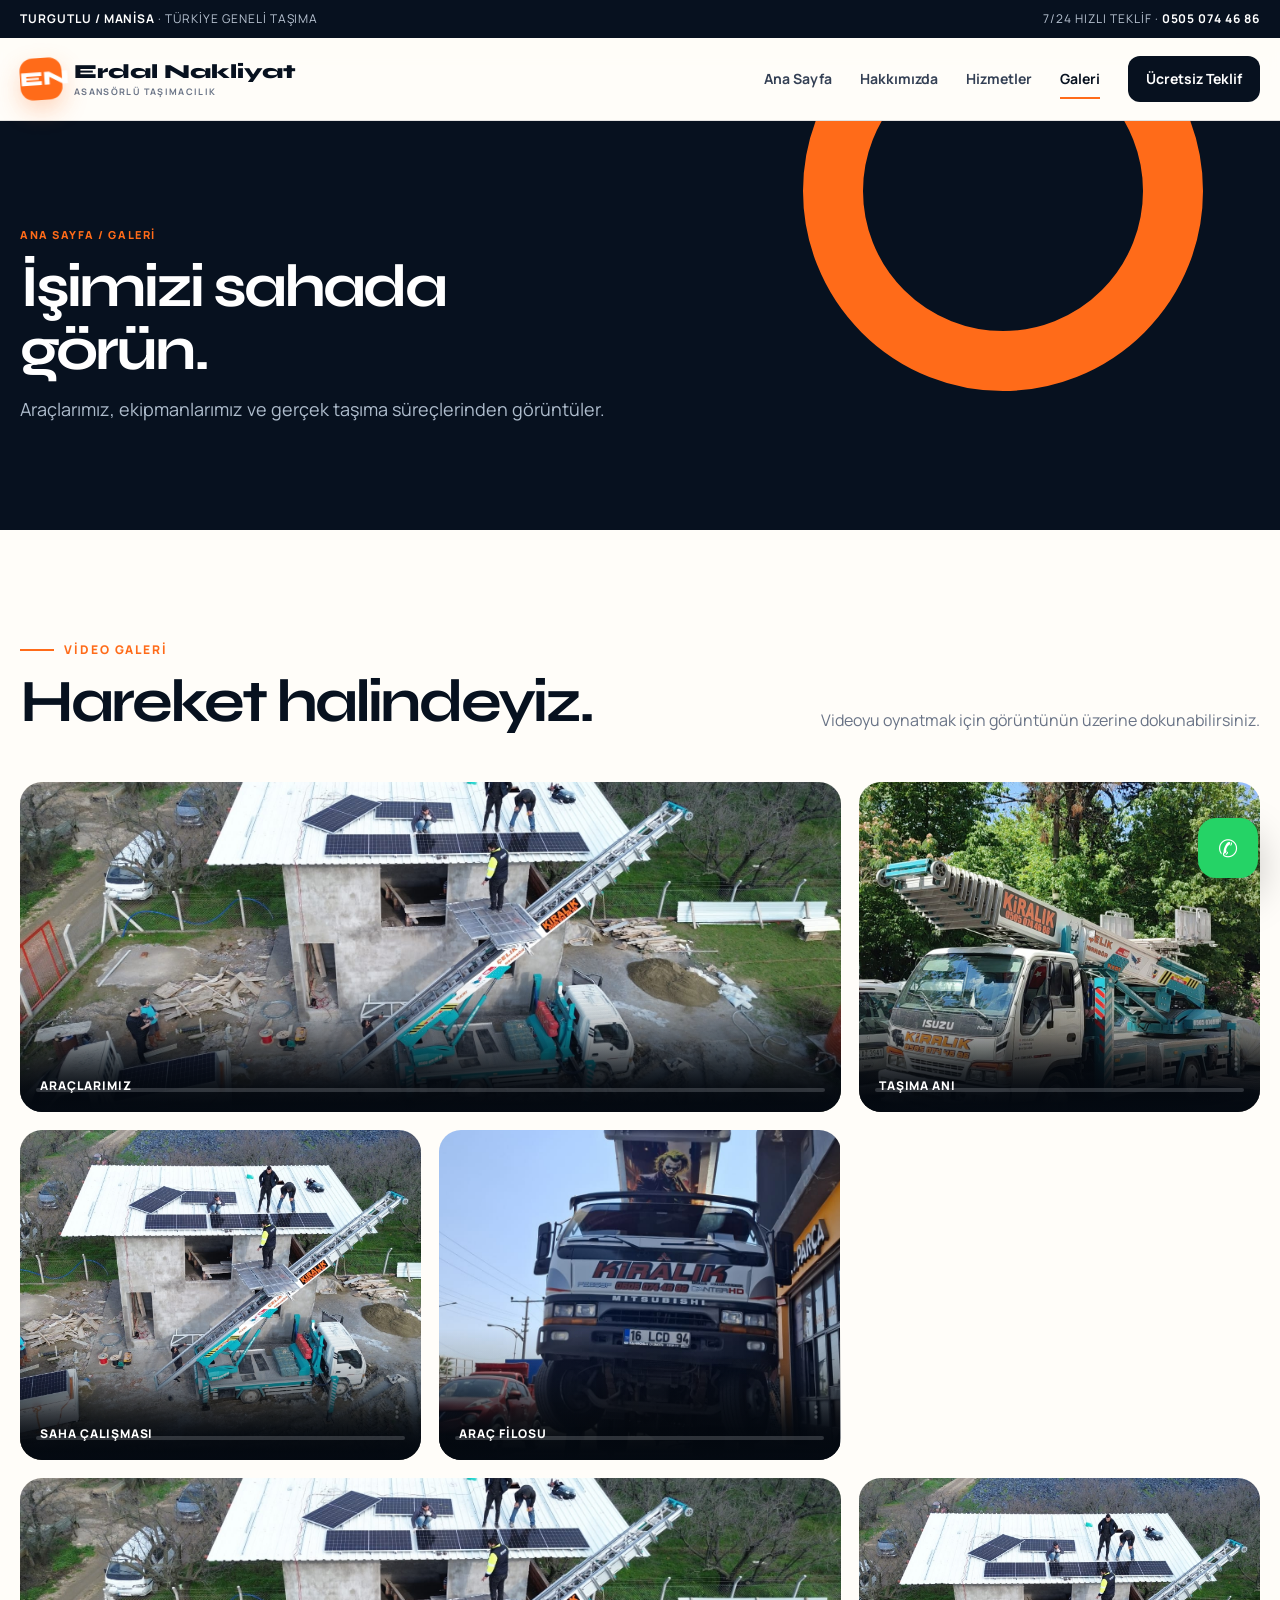
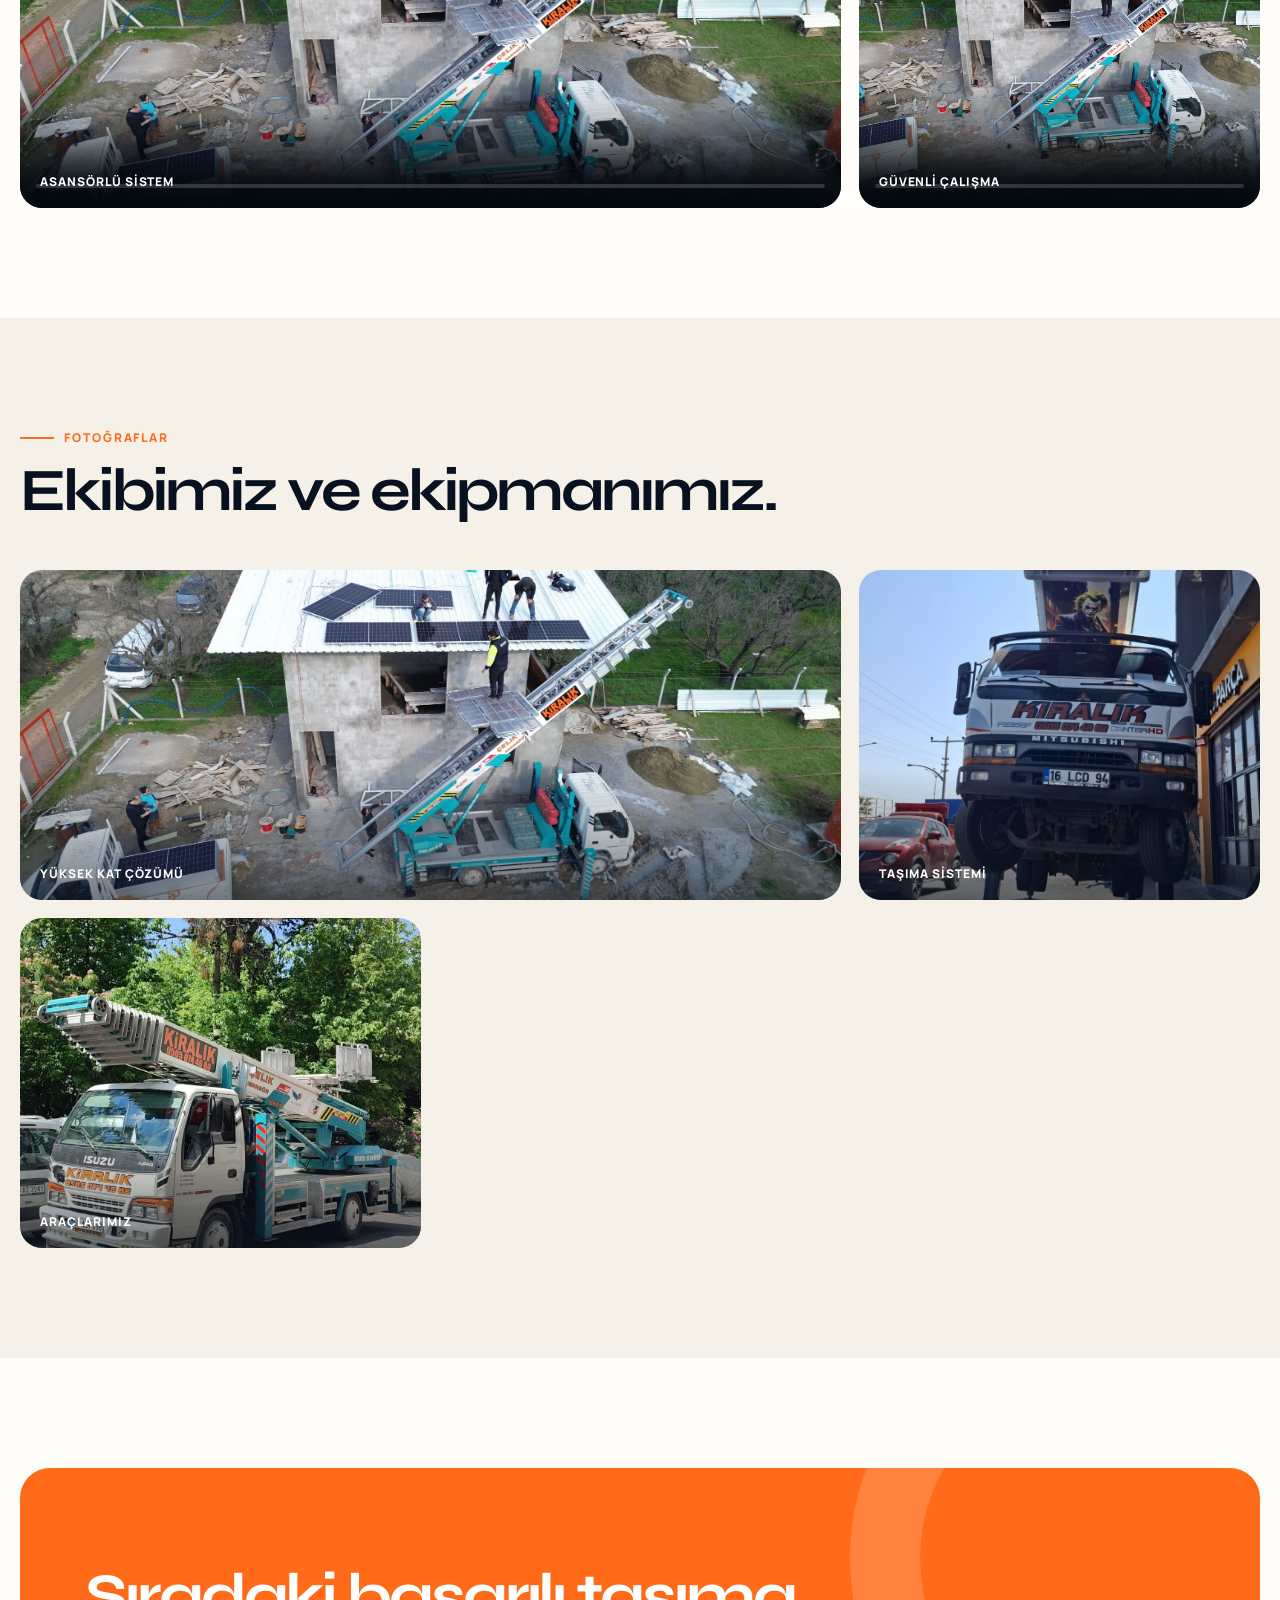
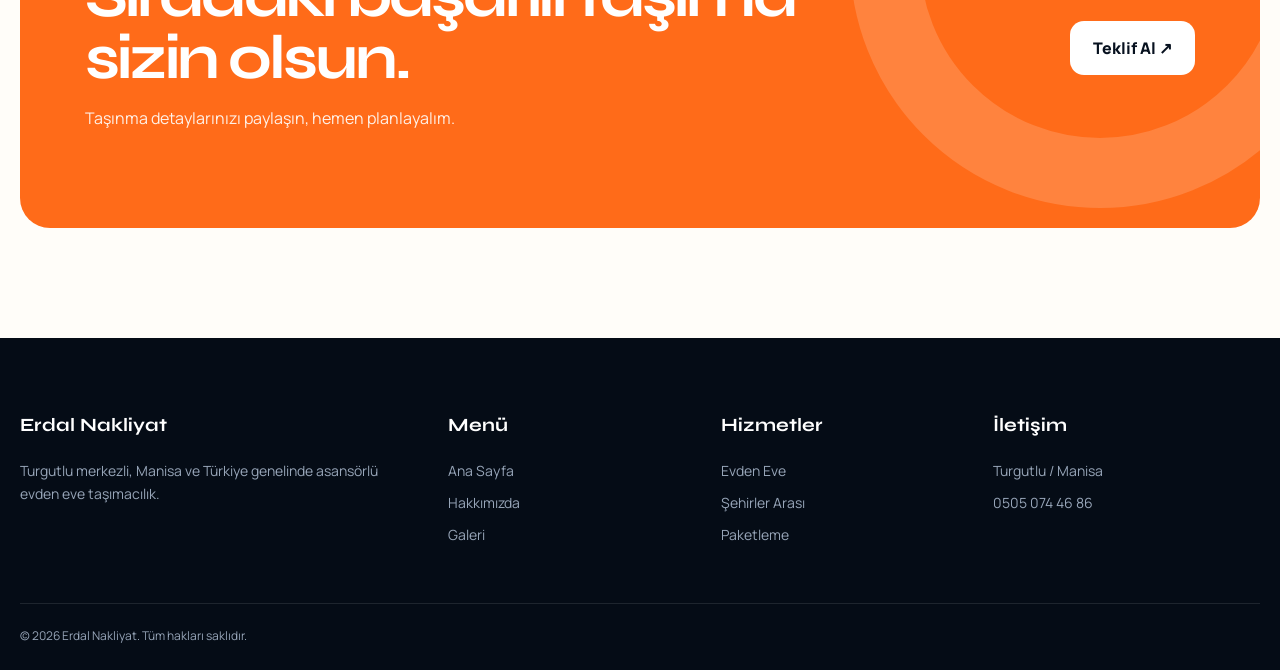
==== galeri.html @ 544db425 "Initial premium nakliyat website" ====
<!DOCTYPE html>
<html lang="tr">
<head>
  <meta charset="UTF-8"><meta name="viewport" content="width=device-width, initial-scale=1.0">
  <title>Galeri | Erdal Nakliyat</title>
  <meta name="description" content="Erdal Nakliyat araçları ve gerçek taşıma çalışmalarından fotoğraf ve videolar.">
  <link rel="stylesheet" href="assets/css/style.css">
</head>
<body>
  <div class="topbar"><div class="container"><span><strong>Turgutlu / Manisa</strong> · Türkiye geneli taşıma</span><span>7/24 Hızlı Teklif · <strong>0505 074 46 86</strong></span></div></div>
  <nav class="navbar"><div class="container nav-inner"><a href="index.html" class="logo"><span class="logo-mark">EN</span><span>Erdal Nakliyat<small>Asansörlü Taşımacılık</small></span></a><button class="nav-toggle" aria-label="Menüyü aç" aria-expanded="false">☰</button><div class="menu"><a href="index.html">Ana Sayfa</a><a href="hakkimizda.html">Hakkımızda</a><a href="hizmetler.html">Hizmetler</a><a class="active" href="galeri.html">Galeri</a><a class="nav-cta" href="iletisim.html">Ücretsiz Teklif</a></div></div></nav>
  <main>
    <section class="page-header"><div class="container"><div class="breadcrumbs">Ana Sayfa / Galeri</div><h1>İşimizi sahada<br>görün.</h1><p>Araçlarımız, ekipmanlarımız ve gerçek taşıma süreçlerinden görüntüler.</p></div></section>
    <section class="section"><div class="container">
      <div class="section-head reveal"><div><div class="eyebrow">Video galeri</div><h2>Hareket halindeyiz.</h2></div><p>Videoyu oynatmak için görüntünün üzerine dokunabilirsiniz.</p></div>
      <div class="gallery-grid">
        <div class="gallery-item reveal"><video controls preload="metadata" poster="assets/img/drone.jpeg"><source src="assets/video/araclar.mp4" type="video/mp4"></video><span class="gallery-label">Araçlarımız</span></div>
        <div class="gallery-item reveal"><video controls preload="metadata" poster="assets/img/WhatsApp Image 2026-06-20 at 16.04.08.jpeg"><source src="assets/video/tasima.mp4" type="video/mp4"></video><span class="gallery-label">Taşıma anı</span></div>
        <div class="gallery-item reveal"><video controls preload="metadata" poster="assets/img/drone.jpeg"><source src="assets/video/nakliyat.mp4" type="video/mp4"></video><span class="gallery-label">Saha çalışması</span></div>
        <div class="gallery-item reveal"><video controls preload="metadata" poster="assets/img/WhatsApp Image 2026-06-20 at 16.00.50.jpeg"><source src="assets/video/araclar3.mp4" type="video/mp4"></video><span class="gallery-label">Araç filosu</span></div>
        <div class="gallery-item reveal"><video controls preload="metadata" poster="assets/img/drone.jpeg"><source src="assets/video/tasima6.mp4" type="video/mp4"></video><span class="gallery-label">Asansörlü sistem</span></div>
        <div class="gallery-item reveal"><video controls preload="metadata" poster="assets/img/drone.jpeg"><source src="assets/video/tasima8.mp4" type="video/mp4"></video><span class="gallery-label">Güvenli çalışma</span></div>
      </div>
    </div></section>
    <section class="section section-soft"><div class="container"><div class="section-head reveal"><div><div class="eyebrow">Fotoğraflar</div><h2>Ekibimiz ve ekipmanımız.</h2></div></div><div class="gallery-grid"><div class="gallery-item reveal"><img src="assets/img/drone.jpeg" alt="Drone ile saha görüntüsü"><span class="gallery-label">Yüksek kat çözümü</span></div><div class="gallery-item reveal"><img src="assets/img/WhatsApp Image 2026-06-20 at 16.00.50.jpeg" alt="Taşıma aracı"><span class="gallery-label">Taşıma sistemi</span></div><div class="gallery-item reveal"><img src="assets/img/WhatsApp Image 2026-06-20 at 16.04.08.jpeg" alt="Asansörlü araç"><span class="gallery-label">Araçlarımız</span></div></div></div></section>
    <section class="section"><div class="container cta reveal"><div><h2>Sıradaki başarılı taşıma sizin olsun.</h2><p>Taşınma detaylarınızı paylaşın, hemen planlayalım.</p></div><a href="iletisim.html" class="btn">Teklif Al ↗</a></div></section>
  </main>
  <footer class="footer"><div class="container footer-grid"><div><h3>Erdal Nakliyat</h3><p>Turgutlu merkezli, Manisa ve Türkiye genelinde asansörlü evden eve taşımacılık.</p></div><div><h3>Menü</h3><a href="index.html">Ana Sayfa</a><a href="hakkimizda.html">Hakkımızda</a><a href="galeri.html">Galeri</a></div><div><h3>Hizmetler</h3><a href="hizmetler.html">Evden Eve</a><a href="hizmetler.html">Şehirler Arası</a><a href="hizmetler.html">Paketleme</a></div><div><h3>İletişim</h3><p>Turgutlu / Manisa</p><a href="tel:+905050744686">0505 074 46 86</a></div></div><div class="container copyright">© 2026 Erdal Nakliyat. Tüm hakları saklıdır.</div></footer>
  <a class="whatsapp-float" href="https://wa.me/905050744686" target="_blank" rel="noopener" aria-label="WhatsApp">✆</a><script src="assets/js/main.js"></script>
</body></html>
---- assets/css/style.css ----
@import url('https://fonts.googleapis.com/css2?family=Manrope:wght@400;500;600;700;800&family=Syne:wght@600;700;800&display=swap');

:root{
  --ink:#07111f;
  --navy:#0b1b30;
  --orange:#ff6b19;
  --orange-light:#ffb071;
  --cream:#f5f1e9;
  --paper:#fffdf9;
  --white:#fff;
  --text:#152033;
  --muted:#697386;
  --line:rgba(7,17,31,.11);
  --shadow:0 24px 70px rgba(7,17,31,.13);
}

*{box-sizing:border-box;margin:0;padding:0}
html{scroll-behavior:smooth}
body{
  font-family:"Manrope",Arial,sans-serif;
  color:var(--text);
  background:var(--paper);
  line-height:1.65;
  overflow-x:hidden;
}
body.menu-open{overflow:hidden}
a{text-decoration:none;color:inherit}
img,video{display:block;max-width:100%}
button,input,textarea{font:inherit}
.container{width:min(1240px,calc(100% - 40px));margin-inline:auto}
.display{font-family:"Syne",Arial,sans-serif;letter-spacing:-.045em}

.topbar{
  background:var(--ink);
  color:#b9c4d3;
  font-size:12px;
  letter-spacing:.08em;
  text-transform:uppercase;
}
.topbar .container{
  min-height:38px;
  display:flex;
  align-items:center;
  justify-content:space-between;
  gap:20px;
}
.topbar strong{color:var(--white)}

.navbar{
  position:sticky;
  top:0;
  z-index:100;
  background:rgba(255,253,249,.88);
  border-bottom:1px solid var(--line);
  backdrop-filter:blur(18px);
}
.nav-inner{
  min-height:82px;
  display:flex;
  align-items:center;
  justify-content:space-between;
  gap:28px;
}
.logo{
  display:flex;
  align-items:center;
  gap:12px;
  color:var(--ink);
  font-family:"Syne",Arial,sans-serif;
  font-size:20px;
  font-weight:800;
  line-height:1;
}
.logo-mark{
  width:42px;
  height:42px;
  border-radius:13px;
  display:grid;
  place-items:center;
  color:#fff;
  background:var(--orange);
  box-shadow:0 10px 25px rgba(255,107,25,.28);
  transform:rotate(-4deg);
}
.logo small{
  display:block;
  margin-top:5px;
  color:var(--muted);
  font-family:"Manrope",Arial,sans-serif;
  font-size:9px;
  font-weight:700;
  letter-spacing:.15em;
  text-transform:uppercase;
}
.menu{display:flex;align-items:center;gap:28px}
.menu a{
  position:relative;
  color:#344055;
  font-size:14px;
  font-weight:700;
}
.menu a:not(.nav-cta)::after{
  content:"";
  position:absolute;
  left:0;
  right:100%;
  bottom:-8px;
  height:2px;
  background:var(--orange);
  transition:.25s ease;
}
.menu a:hover,.menu a.active{color:var(--ink)}
.menu a:hover::after,.menu a.active::after{right:0}
.menu .nav-cta{
  padding:11px 18px;
  border-radius:12px;
  color:#fff;
  background:var(--ink);
}
.nav-toggle{
  display:none;
  width:44px;
  height:44px;
  border:1px solid var(--line);
  border-radius:12px;
  color:var(--ink);
  background:#fff;
  font-size:22px;
  cursor:pointer;
}

.hero{
  position:relative;
  min-height:760px;
  display:flex;
  align-items:center;
  overflow:hidden;
  color:#fff;
  background:
    radial-gradient(circle at 95% 5%,rgba(255,107,25,.18),transparent 28%),
    var(--ink);
}
.hero::before{
  content:"";
  position:absolute;
  inset:0;
  opacity:.26;
  background-image:linear-gradient(rgba(255,255,255,.04) 1px,transparent 1px),linear-gradient(90deg,rgba(255,255,255,.04) 1px,transparent 1px);
  background-size:72px 72px;
  mask-image:linear-gradient(90deg,#000,transparent 70%);
}
.hero::after{
  content:"";
  position:absolute;
  width:480px;
  height:480px;
  right:-220px;
  bottom:-240px;
  border:90px solid var(--orange);
  border-radius:50%;
  opacity:.85;
}
.hero-grid{
  position:relative;
  z-index:2;
  display:grid;
  grid-template-columns:1.02fr .98fr;
  align-items:center;
  gap:64px;
  padding:88px 0 96px;
}
.kicker,.eyebrow{
  display:flex;
  align-items:center;
  gap:10px;
  color:var(--orange);
  font-size:12px;
  font-weight:800;
  letter-spacing:.16em;
  text-transform:uppercase;
}
.kicker::before,.eyebrow::before{
  content:"";
  width:34px;
  height:2px;
  background:currentColor;
}
.hero h1{
  max-width:720px;
  margin:20px 0 24px;
  font-family:"Syne",Arial,sans-serif;
  font-size:clamp(50px,6.2vw,84px);
  line-height:.98;
  letter-spacing:-.055em;
}
.hero h1 em{color:var(--orange-light);font-style:normal}
.hero-copy{
  max-width:620px;
  color:#bfc9d6;
  font-size:18px;
}
.hero-actions{display:flex;gap:12px;flex-wrap:wrap;margin-top:32px}
.btn{
  display:inline-flex;
  align-items:center;
  justify-content:center;
  gap:10px;
  min-height:54px;
  padding:0 23px;
  border:0;
  border-radius:14px;
  font-weight:800;
  cursor:pointer;
  transition:transform .25s ease,box-shadow .25s ease,background .25s ease;
}
.btn:hover{transform:translateY(-3px)}
.btn-primary{
  color:#fff;
  background:var(--orange);
  box-shadow:0 16px 35px rgba(255,107,25,.28);
}
.btn-dark{color:#fff;background:var(--ink)}
.btn-outline{color:#fff;border:1px solid rgba(255,255,255,.25);background:rgba(255,255,255,.06)}
.hero-trust{
  display:flex;
  align-items:center;
  gap:18px;
  margin-top:36px;
  color:#94a3b8;
  font-size:12px;
  font-weight:700;
  letter-spacing:.06em;
  text-transform:uppercase;
}
.avatar-stack{display:flex}
.avatar-stack span{
  width:34px;height:34px;
  display:grid;place-items:center;
  margin-left:-8px;
  border:2px solid var(--ink);
  border-radius:50%;
  color:#fff;
  background:#24344b;
}
.avatar-stack span:first-child{margin-left:0;background:var(--orange)}

.hero-media{position:relative;min-height:570px}
.hero-photo{
  position:absolute;
  inset:0 46px 28px 30px;
  border-radius:180px 28px 28px 28px;
  overflow:hidden;
  background:#14253c;
  box-shadow:0 35px 90px rgba(0,0,0,.35);
}
.hero-photo img{width:100%;height:100%;object-fit:cover}
.hero-photo::after{
  content:"";
  position:absolute;
  inset:0;
  background:linear-gradient(180deg,transparent 55%,rgba(7,17,31,.62));
}
.media-chip{
  position:absolute;
  z-index:3;
  padding:18px 20px;
  border-radius:17px;
  color:var(--ink);
  background:#fff;
  box-shadow:var(--shadow);
}
.media-chip strong{display:block;font-family:"Syne",Arial,sans-serif;font-size:22px;line-height:1.1}
.media-chip span{color:var(--muted);font-size:11px;font-weight:700;text-transform:uppercase;letter-spacing:.08em}
.chip-one{left:-12px;bottom:2px}
.chip-two{right:0;top:62px;background:var(--orange);color:#fff}
.chip-two span{color:#ffe0cd}
.vertical-label{
  position:absolute;
  right:-38px;
  bottom:138px;
  color:#7f8da1;
  font-size:10px;
  font-weight:800;
  letter-spacing:.25em;
  text-transform:uppercase;
  transform:rotate(90deg);
}

.proof-strip{position:relative;z-index:4;margin-top:-30px}
.proof-inner{
  display:grid;
  grid-template-columns:repeat(4,1fr);
  color:#fff;
  background:var(--orange);
  border-radius:20px;
  box-shadow:0 22px 55px rgba(255,107,25,.2);
}
.proof-item{padding:25px 28px;border-right:1px solid rgba(255,255,255,.25)}
.proof-item:last-child{border-right:0}
.proof-item strong{display:block;font-family:"Syne",Arial,sans-serif;font-size:26px;line-height:1}
.proof-item span{font-size:11px;font-weight:700;letter-spacing:.08em;text-transform:uppercase}

.section{padding:110px 0}
.section-soft{background:var(--cream)}
.section-dark{color:#fff;background:var(--ink)}
.section-head{
  display:flex;
  align-items:end;
  justify-content:space-between;
  gap:40px;
  margin-bottom:48px;
}
.section-head > div{max-width:760px}
.section-head h2,.text-block h2,.page-header h1{
  margin-top:12px;
  color:var(--ink);
  font-family:"Syne",Arial,sans-serif;
  font-size:clamp(38px,5vw,60px);
  line-height:1.04;
  letter-spacing:-.05em;
}
.section-head p{max-width:450px;color:var(--muted)}
.section-dark .section-head h2{color:#fff}
.section-dark .section-head p{color:#9eacbd}

.service-grid{display:grid;grid-template-columns:repeat(3,1fr);gap:20px}
.service-card{
  position:relative;
  min-height:380px;
  padding:30px;
  display:flex;
  flex-direction:column;
  justify-content:flex-end;
  overflow:hidden;
  border:1px solid var(--line);
  border-radius:24px;
  background:#fff;
  transition:.35s ease;
}
.service-card:first-child{grid-column:span 2}
.service-card:hover{transform:translateY(-7px);box-shadow:var(--shadow)}
.service-card.has-image{color:#fff;border:0}
.service-card.has-image img{
  position:absolute;inset:0;width:100%;height:100%;object-fit:cover;
  transition:transform .6s ease;
}
.service-card.has-image:hover img{transform:scale(1.04)}
.service-card.has-image::after{
  content:"";position:absolute;inset:0;
  background:linear-gradient(180deg,rgba(7,17,31,.04),rgba(7,17,31,.88));
}
.service-card > *{position:relative;z-index:2}
.service-no{
  position:absolute;top:24px;right:26px;
  color:rgba(7,17,31,.15);
  font-family:"Syne",Arial,sans-serif;font-size:46px;font-weight:800;
}
.has-image .service-no{color:rgba(255,255,255,.55)}
.service-icon{
  width:50px;height:50px;display:grid;place-items:center;
  margin-bottom:auto;border-radius:14px;color:var(--orange);background:#fff2e9;
}
.service-card h3{font-family:"Syne",Arial,sans-serif;font-size:26px;line-height:1.15;margin-bottom:9px}
.service-card p{max-width:520px;color:var(--muted)}
.service-card.has-image p{color:#d6deea}

.split{
  display:grid;
  grid-template-columns:1fr 1fr;
  align-items:center;
  gap:80px;
}
.visual-stack{position:relative;min-height:610px}
.visual-main{
  position:absolute;
  inset:0 76px 76px 0;
  border-radius:28px;
  overflow:hidden;
  box-shadow:var(--shadow);
}
.visual-main img,.visual-small img{width:100%;height:100%;object-fit:cover}
.visual-small{
  position:absolute;
  right:0;bottom:0;
  width:48%;height:300px;
  overflow:hidden;border:10px solid var(--paper);border-radius:24px;
  box-shadow:var(--shadow);
}
.experience-tag{
  position:absolute;left:-22px;bottom:112px;
  width:150px;padding:21px;border-radius:18px;
  color:#fff;background:var(--orange);
  box-shadow:0 18px 45px rgba(255,107,25,.3);
}
.experience-tag strong{display:block;font-family:"Syne",Arial,sans-serif;font-size:32px;line-height:1}
.experience-tag span{font-size:11px;font-weight:700;text-transform:uppercase;letter-spacing:.08em}
.text-block .eyebrow{margin-bottom:14px}
.text-block p{margin-top:20px;color:var(--muted);font-size:17px}
.feature-list{display:grid;grid-template-columns:1fr 1fr;gap:18px;margin-top:30px}
.feature{
  display:flex;gap:12px;align-items:flex-start;
  padding-top:17px;border-top:1px solid var(--line);
}
.feature i{
  flex:0 0 27px;width:27px;height:27px;
  display:grid;place-items:center;border-radius:50%;
  color:#fff;background:var(--orange);font-style:normal;font-size:13px;
}
.feature strong{font-size:14px}

.process-grid{display:grid;grid-template-columns:repeat(4,1fr);gap:0}
.process-card{position:relative;padding:34px 28px;border-left:1px solid rgba(255,255,255,.14)}
.process-card:first-child{border-left:0}
.process-no{color:var(--orange);font-family:"Syne",Arial,sans-serif;font-size:15px;font-weight:800}
.process-card h3{margin:38px 0 12px;font-family:"Syne",Arial,sans-serif;font-size:24px}
.process-card p{color:#94a3b8;font-size:14px}
.process-card::before{
  content:"";position:absolute;left:28px;top:76px;width:calc(100% - 56px);height:1px;background:rgba(255,255,255,.14);
}
.process-card::after{
  content:"";position:absolute;left:28px;top:72px;width:9px;height:9px;border-radius:50%;background:var(--orange);
}

.media-showcase{display:grid;grid-template-columns:1.25fr .75fr;gap:20px}
.media-large,.media-side{position:relative;overflow:hidden;border-radius:26px;background:#14253c}
.media-large{height:540px}
.media-side{height:260px}
.media-column{display:grid;gap:20px}
.media-showcase img,.media-showcase video{width:100%;height:100%;object-fit:cover}
.media-caption{
  position:absolute;left:22px;right:22px;bottom:20px;
  display:flex;align-items:center;justify-content:space-between;
  color:#fff;font-size:12px;font-weight:800;text-transform:uppercase;letter-spacing:.08em;
}
.play-dot{width:42px;height:42px;display:grid;place-items:center;border-radius:50%;background:var(--orange)}

.cta{
  position:relative;
  min-height:360px;
  padding:65px;
  display:flex;
  align-items:center;
  justify-content:space-between;
  gap:40px;
  overflow:hidden;
  border-radius:30px;
  color:#fff;
  background:var(--orange);
}
.cta::after{
  content:"";position:absolute;width:360px;height:360px;right:-90px;top:-160px;
  border:70px solid rgba(255,255,255,.16);border-radius:50%;
}
.cta > *{position:relative;z-index:2}
.cta h2{max-width:720px;font-family:"Syne",Arial,sans-serif;font-size:clamp(40px,5vw,62px);line-height:1;letter-spacing:-.05em}
.cta p{max-width:650px;margin-top:16px;color:#fff1e8}
.cta .btn{flex:0 0 auto;background:#fff;color:var(--ink)}

.page-header{
  position:relative;
  padding:105px 0;
  overflow:hidden;
  color:#fff;
  background:var(--ink);
}
.page-header::after{
  content:"";position:absolute;width:280px;height:280px;right:6%;top:-130px;
  border:60px solid var(--orange);border-radius:50%;
}
.page-header h1{color:#fff}
.page-header p{margin-top:14px;color:#aebccc;font-size:18px}
.breadcrumbs{color:var(--orange);font-size:11px;font-weight:800;letter-spacing:.14em;text-transform:uppercase}

.card{
  padding:30px;
  border:1px solid var(--line);
  border-radius:22px;
  background:#fff;
  box-shadow:0 14px 40px rgba(7,17,31,.06);
}
.card h3{margin-bottom:10px;font-family:"Syne",Arial,sans-serif;font-size:23px}
.card p{color:var(--muted)}
.grid-3{display:grid;grid-template-columns:repeat(3,1fr);gap:20px}
.icon{width:52px;height:52px;display:grid;place-items:center;margin-bottom:24px;border-radius:14px;color:var(--orange);background:#fff2e9;font-size:22px}

.gallery-grid{display:grid;grid-template-columns:repeat(3,1fr);gap:18px}
.gallery-item{position:relative;height:330px;overflow:hidden;border-radius:22px;background:var(--ink)}
.gallery-item:nth-child(1),.gallery-item:nth-child(5){grid-column:span 2}
.gallery-item video,.gallery-item img{width:100%;height:100%;object-fit:cover}
.gallery-item::after{content:"";position:absolute;inset:0;pointer-events:none;background:linear-gradient(180deg,transparent 60%,rgba(7,17,31,.56))}
.gallery-label{position:absolute;z-index:2;left:20px;bottom:16px;color:#fff;font-size:12px;font-weight:800;text-transform:uppercase;letter-spacing:.08em}

.contact-wrap{display:grid;grid-template-columns:.8fr 1.2fr;gap:28px}
.contact-card{color:#fff;background:var(--ink)}
.contact-card p{color:#aebccc}
.contact-row{padding:20px 0;border-bottom:1px solid rgba(255,255,255,.12)}
.contact-row:last-child{border-bottom:0}
.contact-row small{display:block;color:var(--orange);font-size:10px;font-weight:800;letter-spacing:.12em;text-transform:uppercase}
.contact-row strong{font-size:18px}
.form{display:grid;gap:15px}
.form input,.form textarea{
  width:100%;padding:16px 17px;border:1px solid var(--line);border-radius:13px;
  outline:0;color:var(--text);background:#fbfaf7;transition:.2s;
}
.form input:focus,.form textarea:focus{border-color:var(--orange);box-shadow:0 0 0 4px rgba(255,107,25,.1)}
.form textarea{min-height:160px;resize:vertical}
.map{width:100%;height:380px;margin-top:22px;border:0;border-radius:22px;filter:grayscale(.25)}

.footer{padding:72px 0 24px;color:#97a5b8;background:#050c16}
.footer-grid{display:grid;grid-template-columns:1.7fr 1fr 1fr 1.2fr;gap:50px}
.footer h3{margin-bottom:18px;color:#fff;font-family:"Syne",Arial,sans-serif}
.footer p{font-size:14px}
.footer a{display:block;margin:9px 0;font-size:14px;transition:.2s}
.footer a:hover{color:var(--orange)}
.copyright{margin-top:48px;padding-top:22px;border-top:1px solid rgba(255,255,255,.1);font-size:12px}

.whatsapp-float{
  position:fixed;z-index:999;right:22px;bottom:22px;
  width:60px;height:60px;display:grid;place-items:center;
  border-radius:18px;color:#fff;background:#25d366;
  box-shadow:0 18px 40px rgba(0,0,0,.25);
  font-size:24px;transition:.25s;
}
.whatsapp-float:hover{transform:translateY(-4px) rotate(-4deg)}
.reveal{opacity:0;transform:translateY(28px);transition:opacity .7s ease,transform .7s ease}
.reveal.visible{opacity:1;transform:none}

@media(max-width:980px){
  .nav-toggle{display:grid;place-items:center}
  .menu{
    position:fixed;inset:120px 20px auto;
    display:none;flex-direction:column;align-items:stretch;gap:4px;
    padding:18px;border:1px solid var(--line);border-radius:18px;
    background:#fff;box-shadow:var(--shadow);
  }
  .menu.show{display:flex}
  .menu a{padding:13px}
  .menu a::after{display:none}
  .hero-grid,.split{grid-template-columns:1fr}
  .hero-grid{gap:52px}
  .hero-media{min-height:540px}
  .proof-inner{grid-template-columns:1fr 1fr}
  .proof-item:nth-child(2){border-right:0}
  .proof-item:nth-child(-n+2){border-bottom:1px solid rgba(255,255,255,.25)}
  .service-grid{grid-template-columns:1fr 1fr}
  .service-card:first-child{grid-column:span 2}
  .process-grid{grid-template-columns:1fr 1fr}
  .process-card:nth-child(3){border-left:0}
  .media-showcase{grid-template-columns:1fr}
  .media-column{grid-template-columns:1fr 1fr}
  .footer-grid{grid-template-columns:1fr 1fr}
  .contact-wrap{grid-template-columns:1fr}
}

@media(max-width:680px){
  .container{width:min(100% - 28px,1240px)}
  .topbar .container{justify-content:center}
  .topbar .container span:last-child{display:none}
  .nav-inner{min-height:72px}
  .menu{inset:110px 14px auto}
  .logo{font-size:17px}.logo-mark{width:38px;height:38px}
  .hero{min-height:auto}
  .hero-grid{padding:70px 0 80px}
  .hero h1{font-size:48px}
  .hero-copy{font-size:16px}
  .hero-actions .btn{width:100%}
  .hero-trust{align-items:flex-start}
  .hero-media{min-height:460px}
  .hero-photo{inset:0 15px 30px 15px;border-radius:110px 22px 22px 22px}
  .chip-two{right:-3px;top:45px}.chip-one{left:-2px}
  .media-chip{padding:14px 16px}
  .media-chip strong{font-size:18px}
  .vertical-label{display:none}
  .proof-strip{margin-top:-18px}
  .proof-item{padding:20px 17px}
  .proof-item strong{font-size:21px}
  .section{padding:78px 0}
  .section-head{align-items:flex-start;flex-direction:column;margin-bottom:34px}
  .section-head h2,.text-block h2,.page-header h1{font-size:40px}
  .service-grid,.grid-3,.gallery-grid{grid-template-columns:1fr}
  .service-card:first-child,.gallery-item:nth-child(1),.gallery-item:nth-child(5){grid-column:auto}
  .service-card{min-height:340px}
  .split{gap:48px}
  .visual-stack{min-height:480px}
  .visual-main{inset:0 35px 55px 0}
  .visual-small{height:220px;width:52%}
  .experience-tag{left:-5px;bottom:82px;width:125px}
  .feature-list{grid-template-columns:1fr}
  .process-grid{grid-template-columns:1fr}
  .process-card{border-left:0;border-top:1px solid rgba(255,255,255,.14)}
  .process-card:first-child{border-top:0}
  .media-large{height:420px}
  .media-column{grid-template-columns:1fr}
  .cta{min-height:440px;padding:35px;align-items:flex-start;justify-content:center;flex-direction:column}
  .cta h2{font-size:42px}
  .page-header{padding:78px 0}
  .gallery-item{height:300px}
  .footer-grid{grid-template-columns:1fr;gap:32px}
}

@media(prefers-reduced-motion:reduce){
  *{scroll-behavior:auto!important;transition:none!important}
  .reveal{opacity:1;transform:none}
}
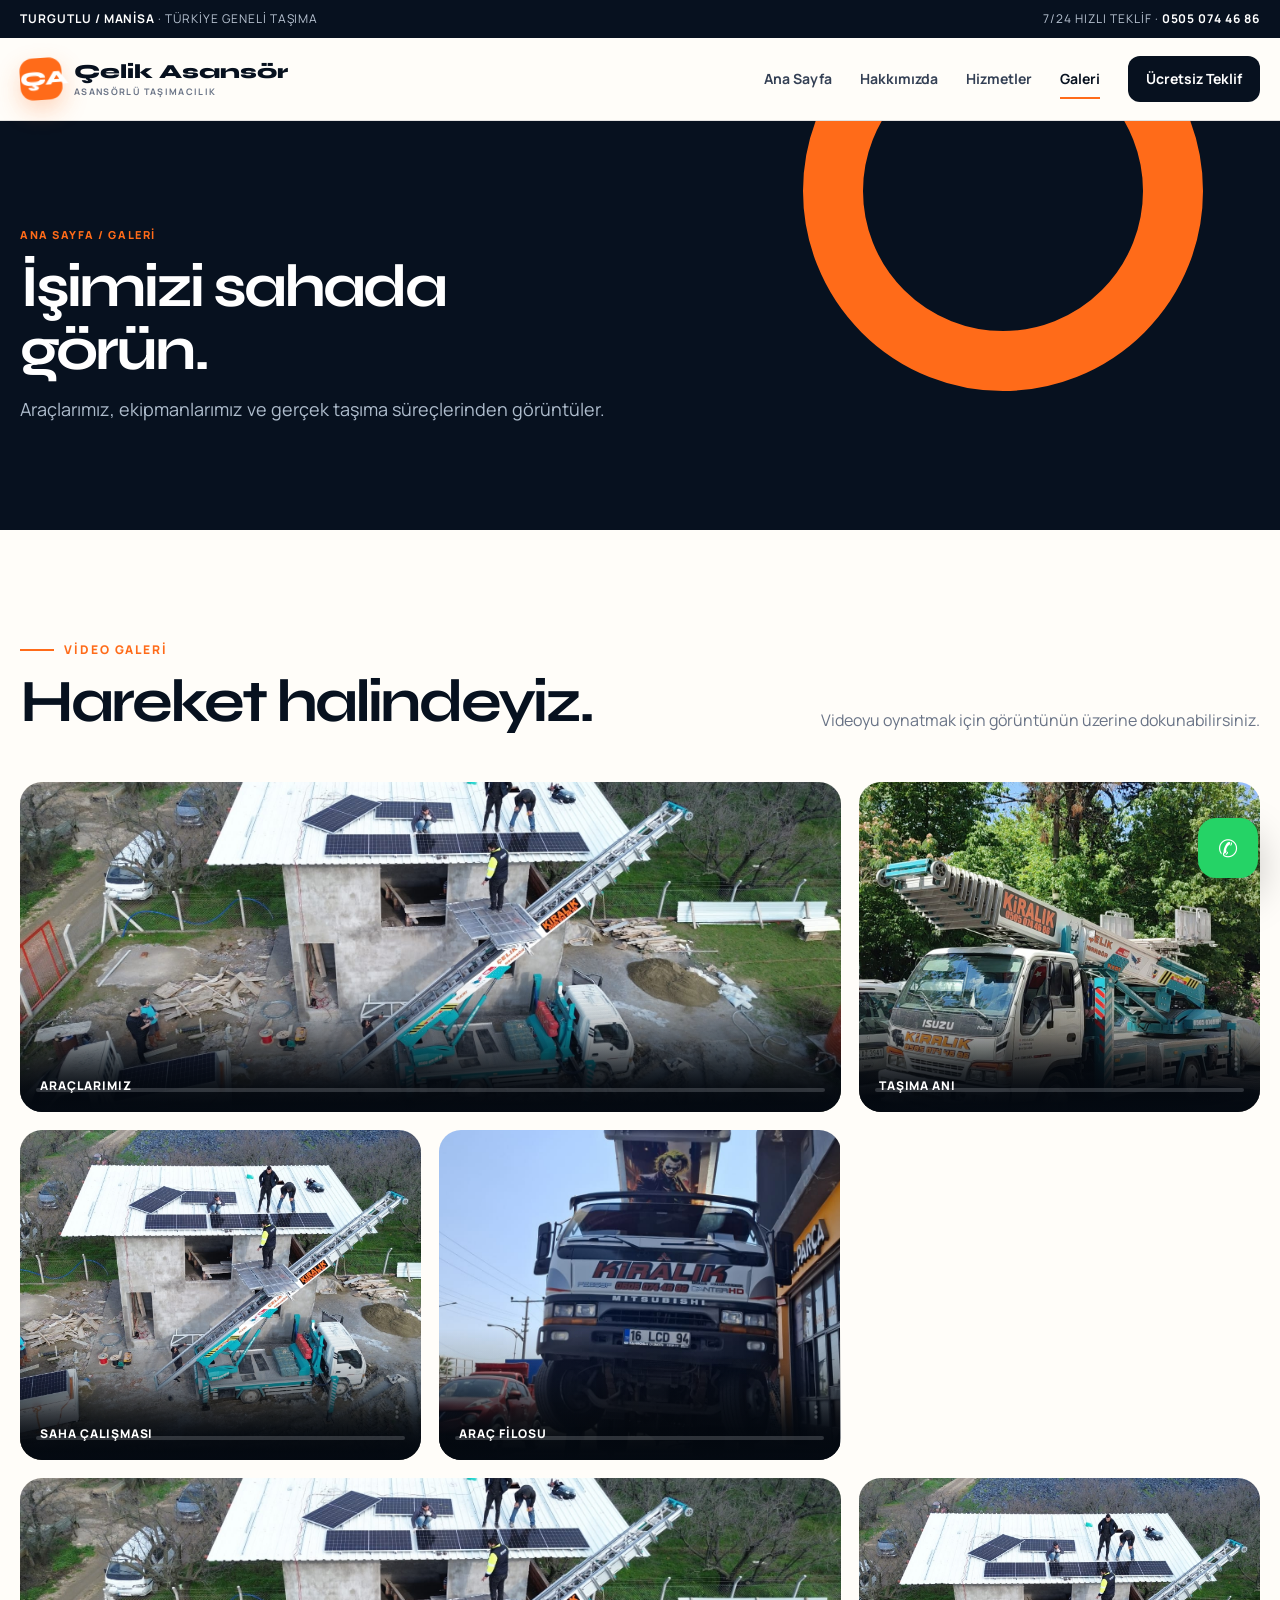
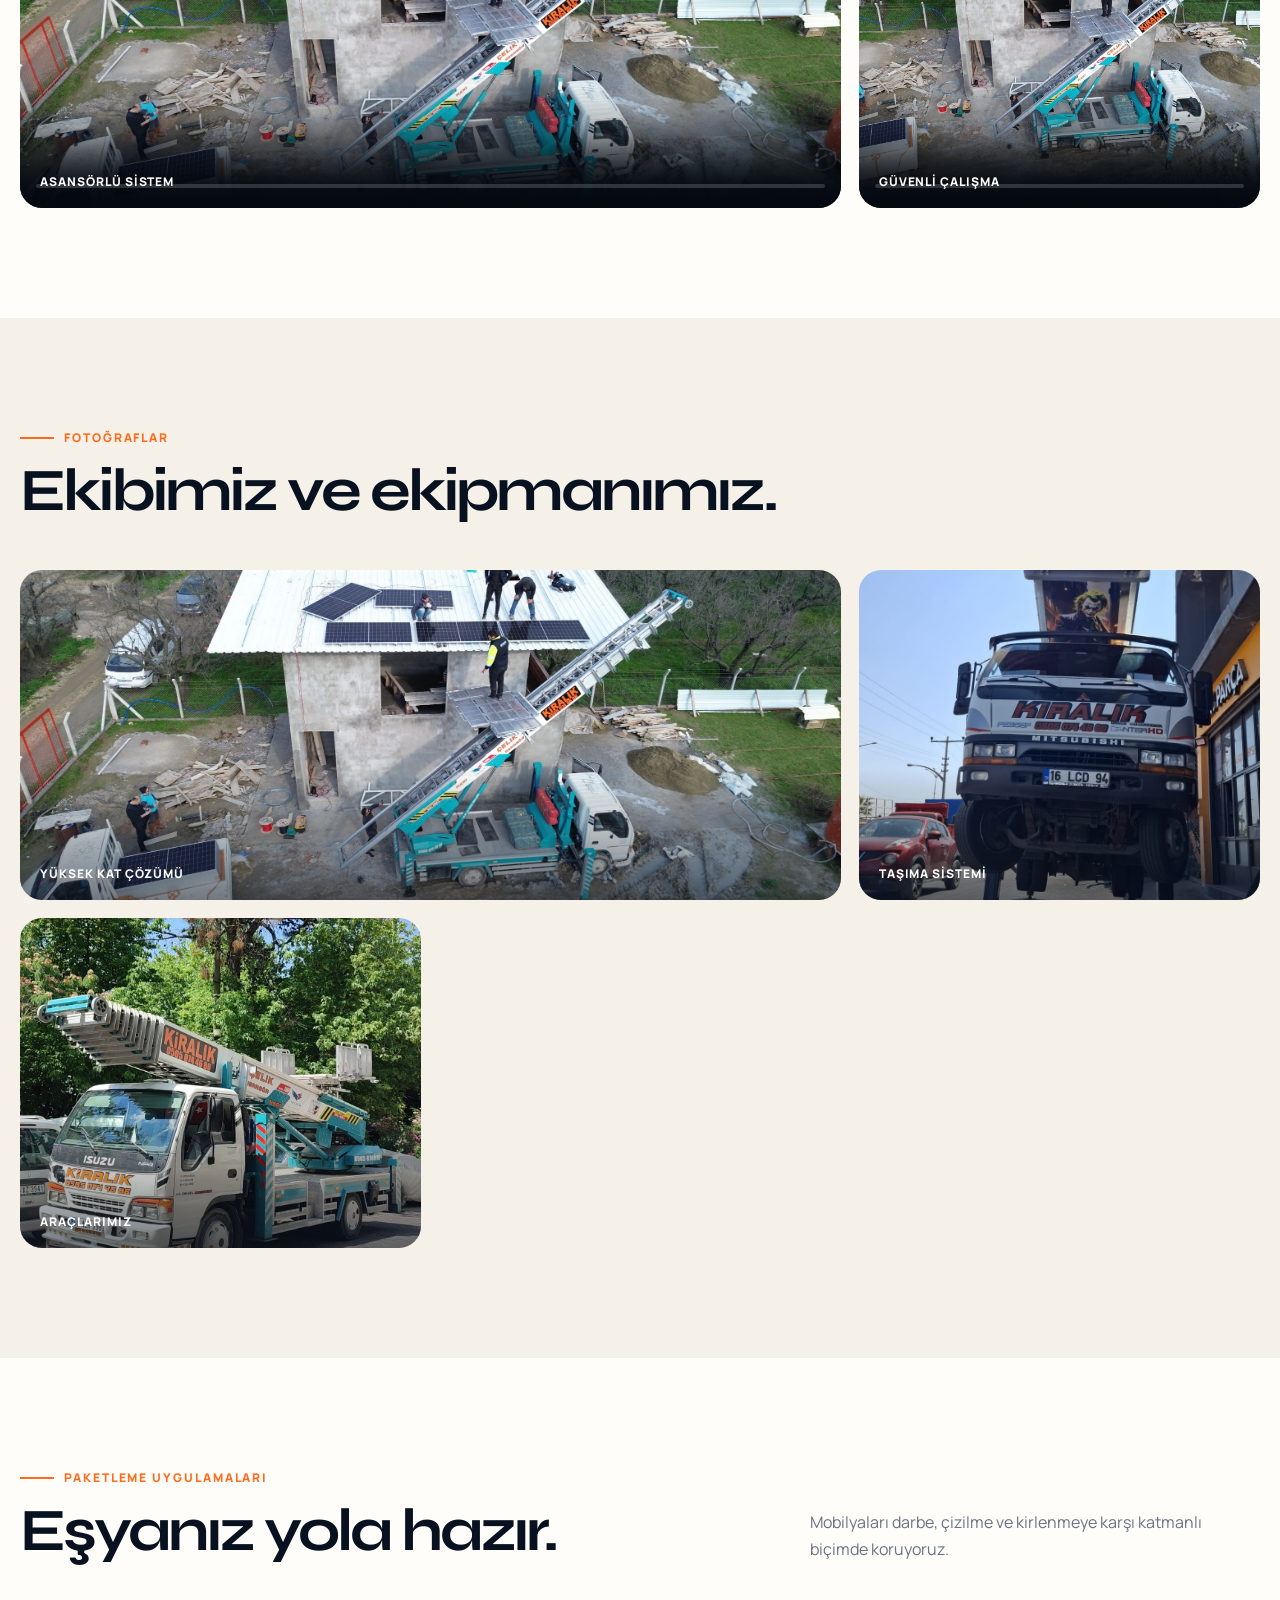
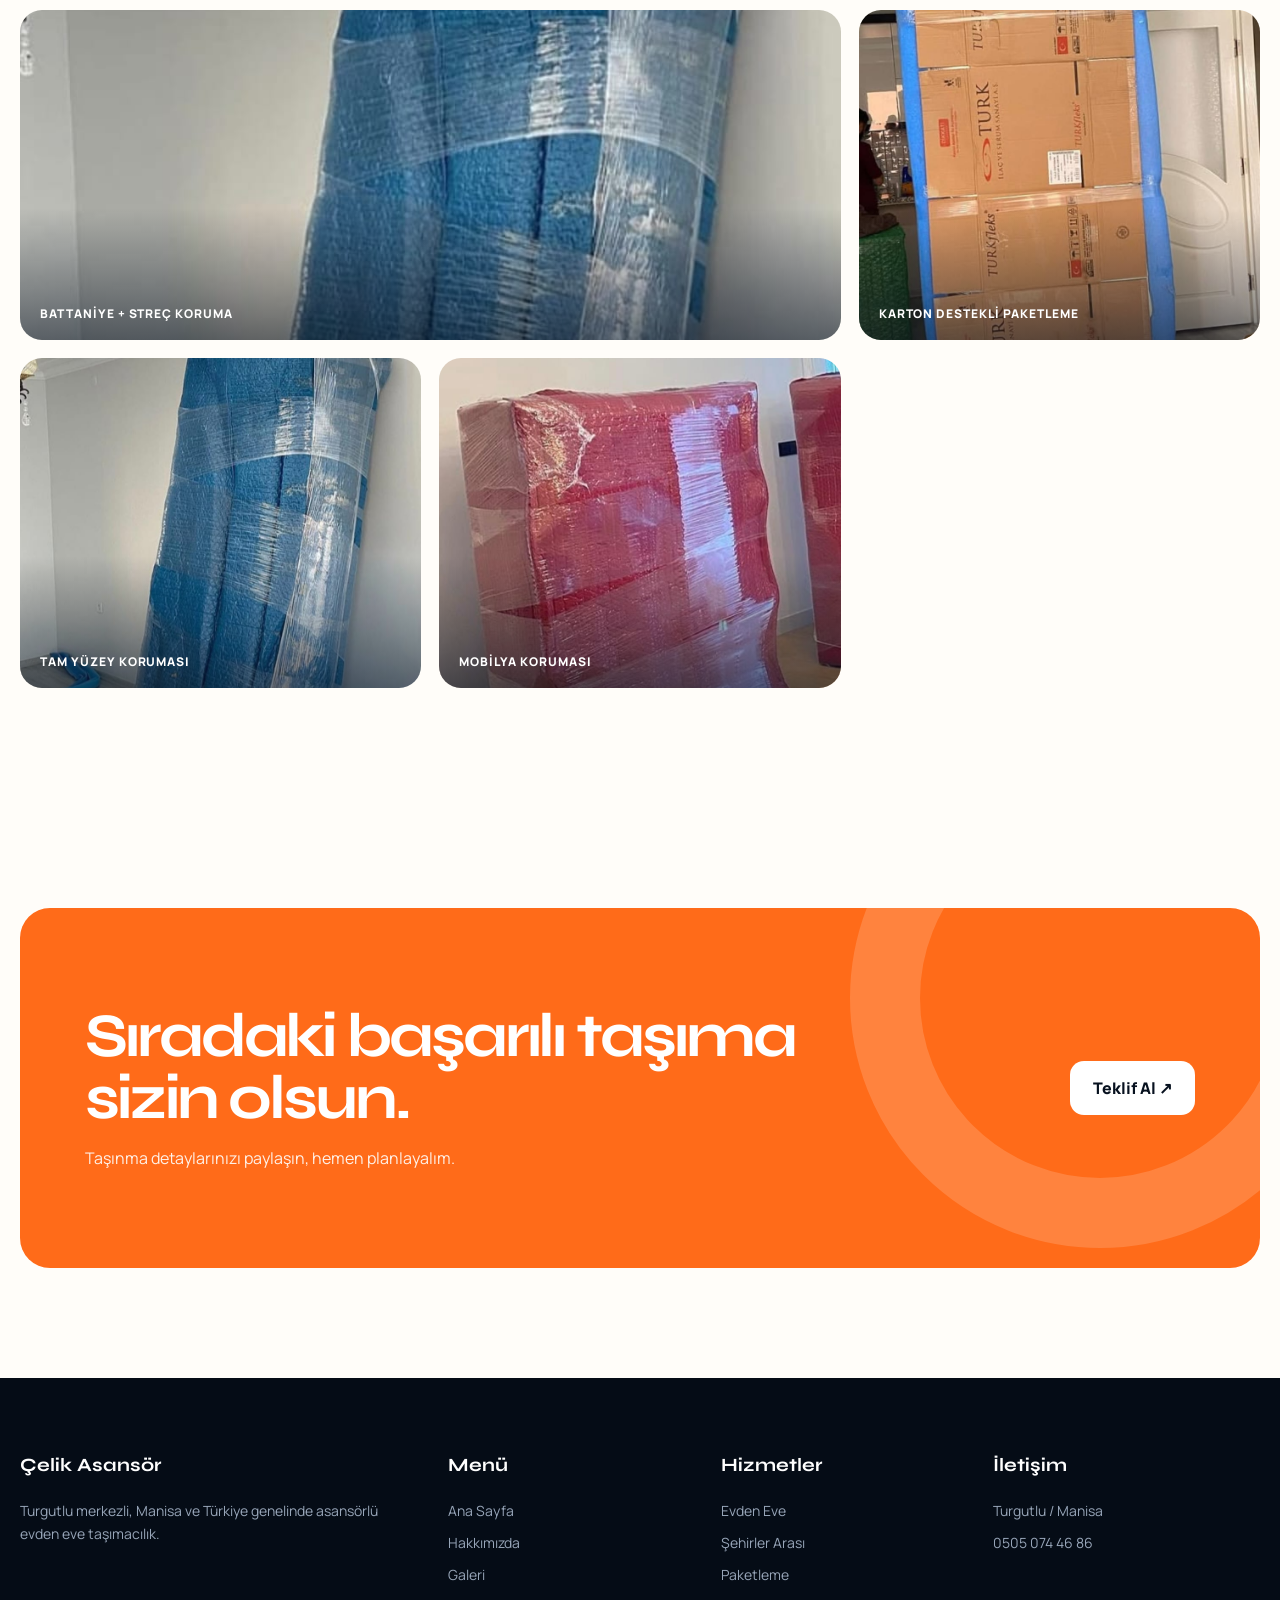
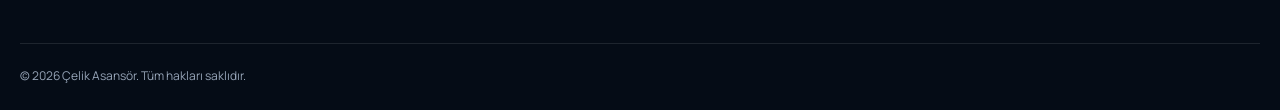
==== commit 32d140f1: "Çelik Asansör markası ve paketleme galerisi" ====
--- a/galeri.html
+++ b/galeri.html
@@ -2,13 +2,13 @@
 <html lang="tr">
 <head>
   <meta charset="UTF-8"><meta name="viewport" content="width=device-width, initial-scale=1.0">
-  <title>Galeri | Erdal Nakliyat</title>
-  <meta name="description" content="Erdal Nakliyat araçları ve gerçek taşıma çalışmalarından fotoğraf ve videolar.">
+  <title>Galeri | Çelik Asansör</title>
+  <meta name="description" content="Çelik Asansör araçları, paketleme uygulamaları ve gerçek taşıma çalışmalarından fotoğraf ve videolar.">
   <link rel="stylesheet" href="assets/css/style.css">
 </head>
 <body>
   <div class="topbar"><div class="container"><span><strong>Turgutlu / Manisa</strong> · Türkiye geneli taşıma</span><span>7/24 Hızlı Teklif · <strong>0505 074 46 86</strong></span></div></div>
-  <nav class="navbar"><div class="container nav-inner"><a href="index.html" class="logo"><span class="logo-mark">EN</span><span>Erdal Nakliyat<small>Asansörlü Taşımacılık</small></span></a><button class="nav-toggle" aria-label="Menüyü aç" aria-expanded="false">☰</button><div class="menu"><a href="index.html">Ana Sayfa</a><a href="hakkimizda.html">Hakkımızda</a><a href="hizmetler.html">Hizmetler</a><a class="active" href="galeri.html">Galeri</a><a class="nav-cta" href="iletisim.html">Ücretsiz Teklif</a></div></div></nav>
+  <nav class="navbar"><div class="container nav-inner"><a href="index.html" class="logo"><span class="logo-mark">ÇA</span><span>Çelik Asansör<small>Asansörlü Taşımacılık</small></span></a><button class="nav-toggle" aria-label="Menüyü aç" aria-expanded="false">☰</button><div class="menu"><a href="index.html">Ana Sayfa</a><a href="hakkimizda.html">Hakkımızda</a><a href="hizmetler.html">Hizmetler</a><a class="active" href="galeri.html">Galeri</a><a class="nav-cta" href="iletisim.html">Ücretsiz Teklif</a></div></div></nav>
   <main>
     <section class="page-header"><div class="container"><div class="breadcrumbs">Ana Sayfa / Galeri</div><h1>İşimizi sahada<br>görün.</h1><p>Araçlarımız, ekipmanlarımız ve gerçek taşıma süreçlerinden görüntüler.</p></div></section>
     <section class="section"><div class="container">
@@ -23,8 +23,9 @@
       </div>
     </div></section>
     <section class="section section-soft"><div class="container"><div class="section-head reveal"><div><div class="eyebrow">Fotoğraflar</div><h2>Ekibimiz ve ekipmanımız.</h2></div></div><div class="gallery-grid"><div class="gallery-item reveal"><img src="assets/img/drone.jpeg" alt="Drone ile saha görüntüsü"><span class="gallery-label">Yüksek kat çözümü</span></div><div class="gallery-item reveal"><img src="assets/img/WhatsApp Image 2026-06-20 at 16.00.50.jpeg" alt="Taşıma aracı"><span class="gallery-label">Taşıma sistemi</span></div><div class="gallery-item reveal"><img src="assets/img/WhatsApp Image 2026-06-20 at 16.04.08.jpeg" alt="Asansörlü araç"><span class="gallery-label">Araçlarımız</span></div></div></div></section>
+    <section class="section"><div class="container"><div class="section-head reveal"><div><div class="eyebrow">Paketleme uygulamaları</div><h2>Eşyanız yola hazır.</h2></div><p>Mobilyaları darbe, çizilme ve kirlenmeye karşı katmanlı biçimde koruyoruz.</p></div><div class="gallery-grid"><div class="gallery-item reveal"><img src="assets/img/paketleme1.jpeg" alt="Koruyucu battaniye ve streçle paketlenmiş dolap"><span class="gallery-label">Battaniye + streç koruma</span></div><div class="gallery-item reveal"><img src="assets/img/paketleme2.jpeg" alt="Karton ve battaniye ile paketlenmiş mobilya"><span class="gallery-label">Karton destekli paketleme</span></div><div class="gallery-item reveal"><img src="assets/img/paketleme3.jpeg" alt="Taşınmaya hazır paketlenmiş dolap"><span class="gallery-label">Tam yüzey koruması</span></div><div class="gallery-item reveal"><img src="assets/img/paketleme4.jpeg" alt="Kırmızı battaniyeyle paketlenmiş mobilyalar"><span class="gallery-label">Mobilya koruması</span></div></div></div></section>
     <section class="section"><div class="container cta reveal"><div><h2>Sıradaki başarılı taşıma sizin olsun.</h2><p>Taşınma detaylarınızı paylaşın, hemen planlayalım.</p></div><a href="iletisim.html" class="btn">Teklif Al ↗</a></div></section>
   </main>
-  <footer class="footer"><div class="container footer-grid"><div><h3>Erdal Nakliyat</h3><p>Turgutlu merkezli, Manisa ve Türkiye genelinde asansörlü evden eve taşımacılık.</p></div><div><h3>Menü</h3><a href="index.html">Ana Sayfa</a><a href="hakkimizda.html">Hakkımızda</a><a href="galeri.html">Galeri</a></div><div><h3>Hizmetler</h3><a href="hizmetler.html">Evden Eve</a><a href="hizmetler.html">Şehirler Arası</a><a href="hizmetler.html">Paketleme</a></div><div><h3>İletişim</h3><p>Turgutlu / Manisa</p><a href="tel:+905050744686">0505 074 46 86</a></div></div><div class="container copyright">© 2026 Erdal Nakliyat. Tüm hakları saklıdır.</div></footer>
+  <footer class="footer"><div class="container footer-grid"><div><h3>Çelik Asansör</h3><p>Turgutlu merkezli, Manisa ve Türkiye genelinde asansörlü evden eve taşımacılık.</p></div><div><h3>Menü</h3><a href="index.html">Ana Sayfa</a><a href="hakkimizda.html">Hakkımızda</a><a href="galeri.html">Galeri</a></div><div><h3>Hizmetler</h3><a href="hizmetler.html">Evden Eve</a><a href="hizmetler.html">Şehirler Arası</a><a href="hizmetler.html">Paketleme</a></div><div><h3>İletişim</h3><p>Turgutlu / Manisa</p><a href="tel:+905050744686">0505 074 46 86</a></div></div><div class="container copyright">© 2026 Çelik Asansör. Tüm hakları saklıdır.</div></footer>
   <a class="whatsapp-float" href="https://wa.me/905050744686" target="_blank" rel="noopener" aria-label="WhatsApp">✆</a><script src="assets/js/main.js"></script>
 </body></html>
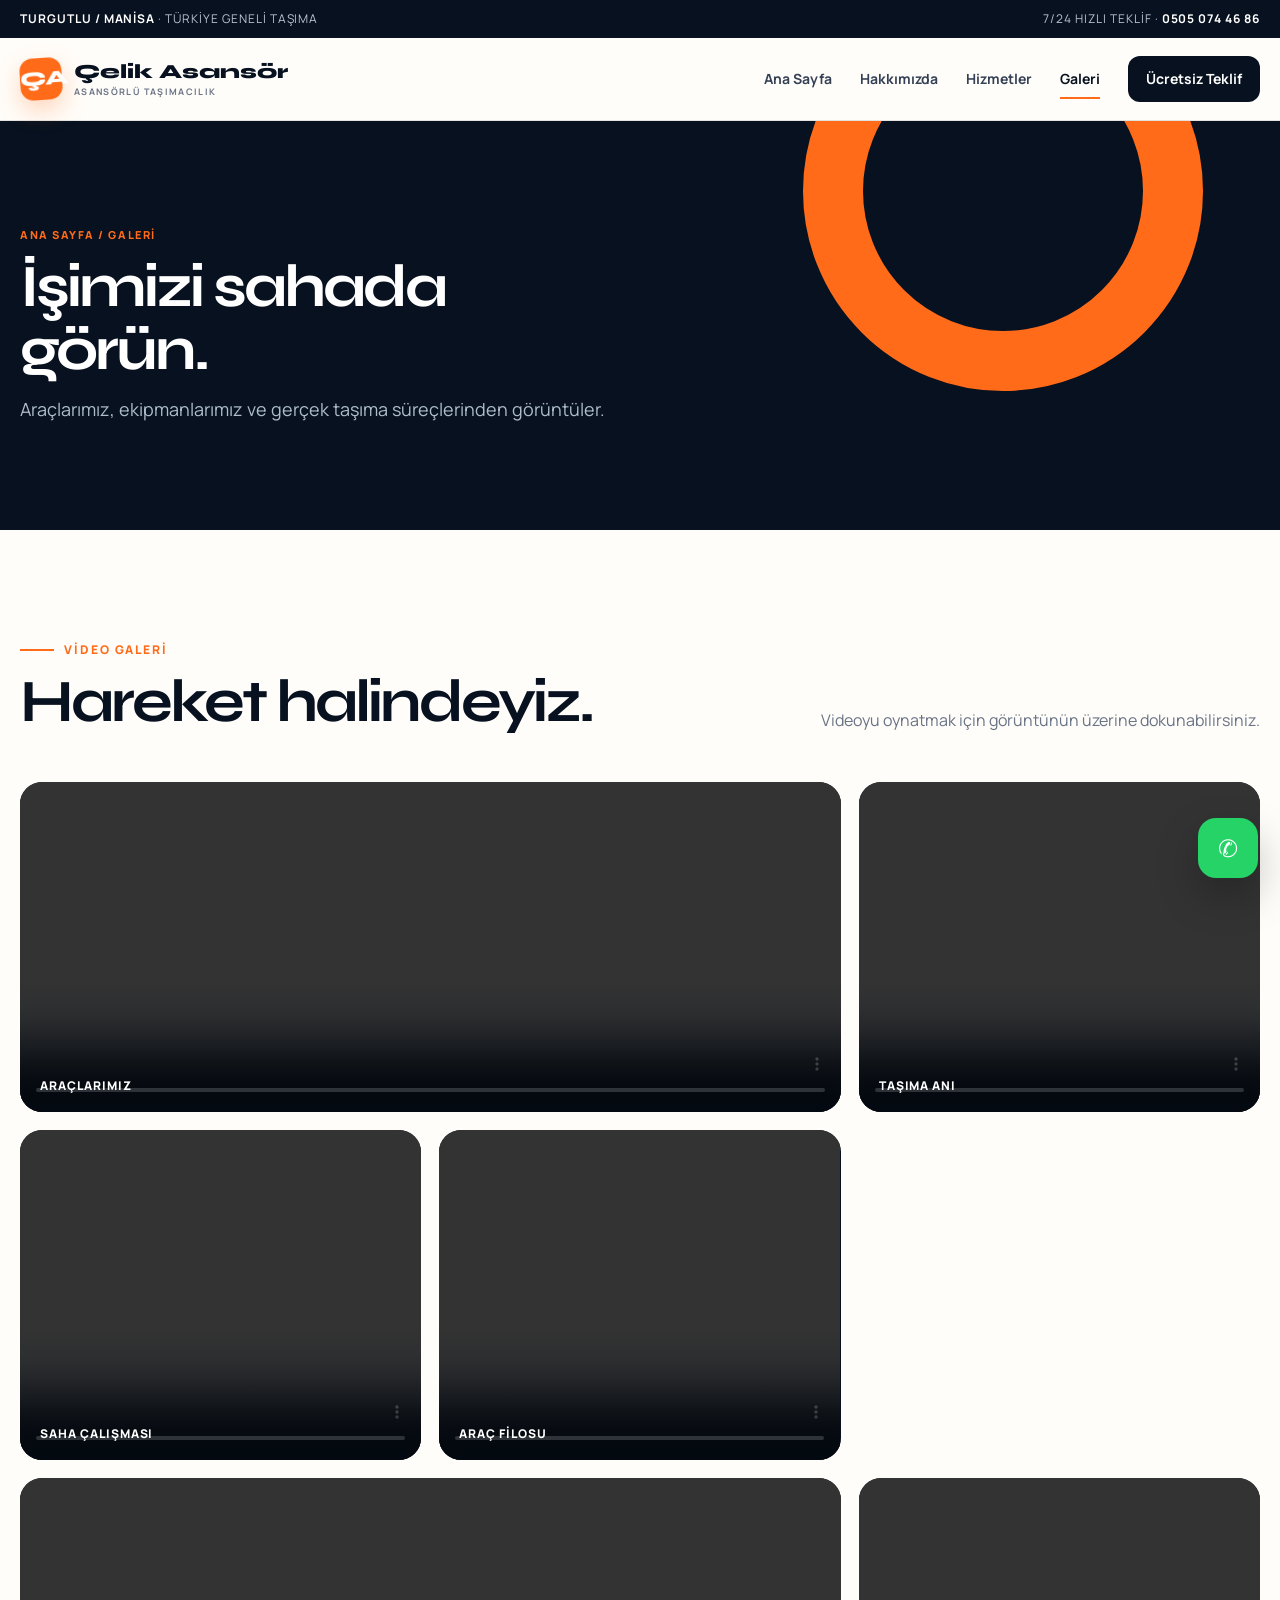
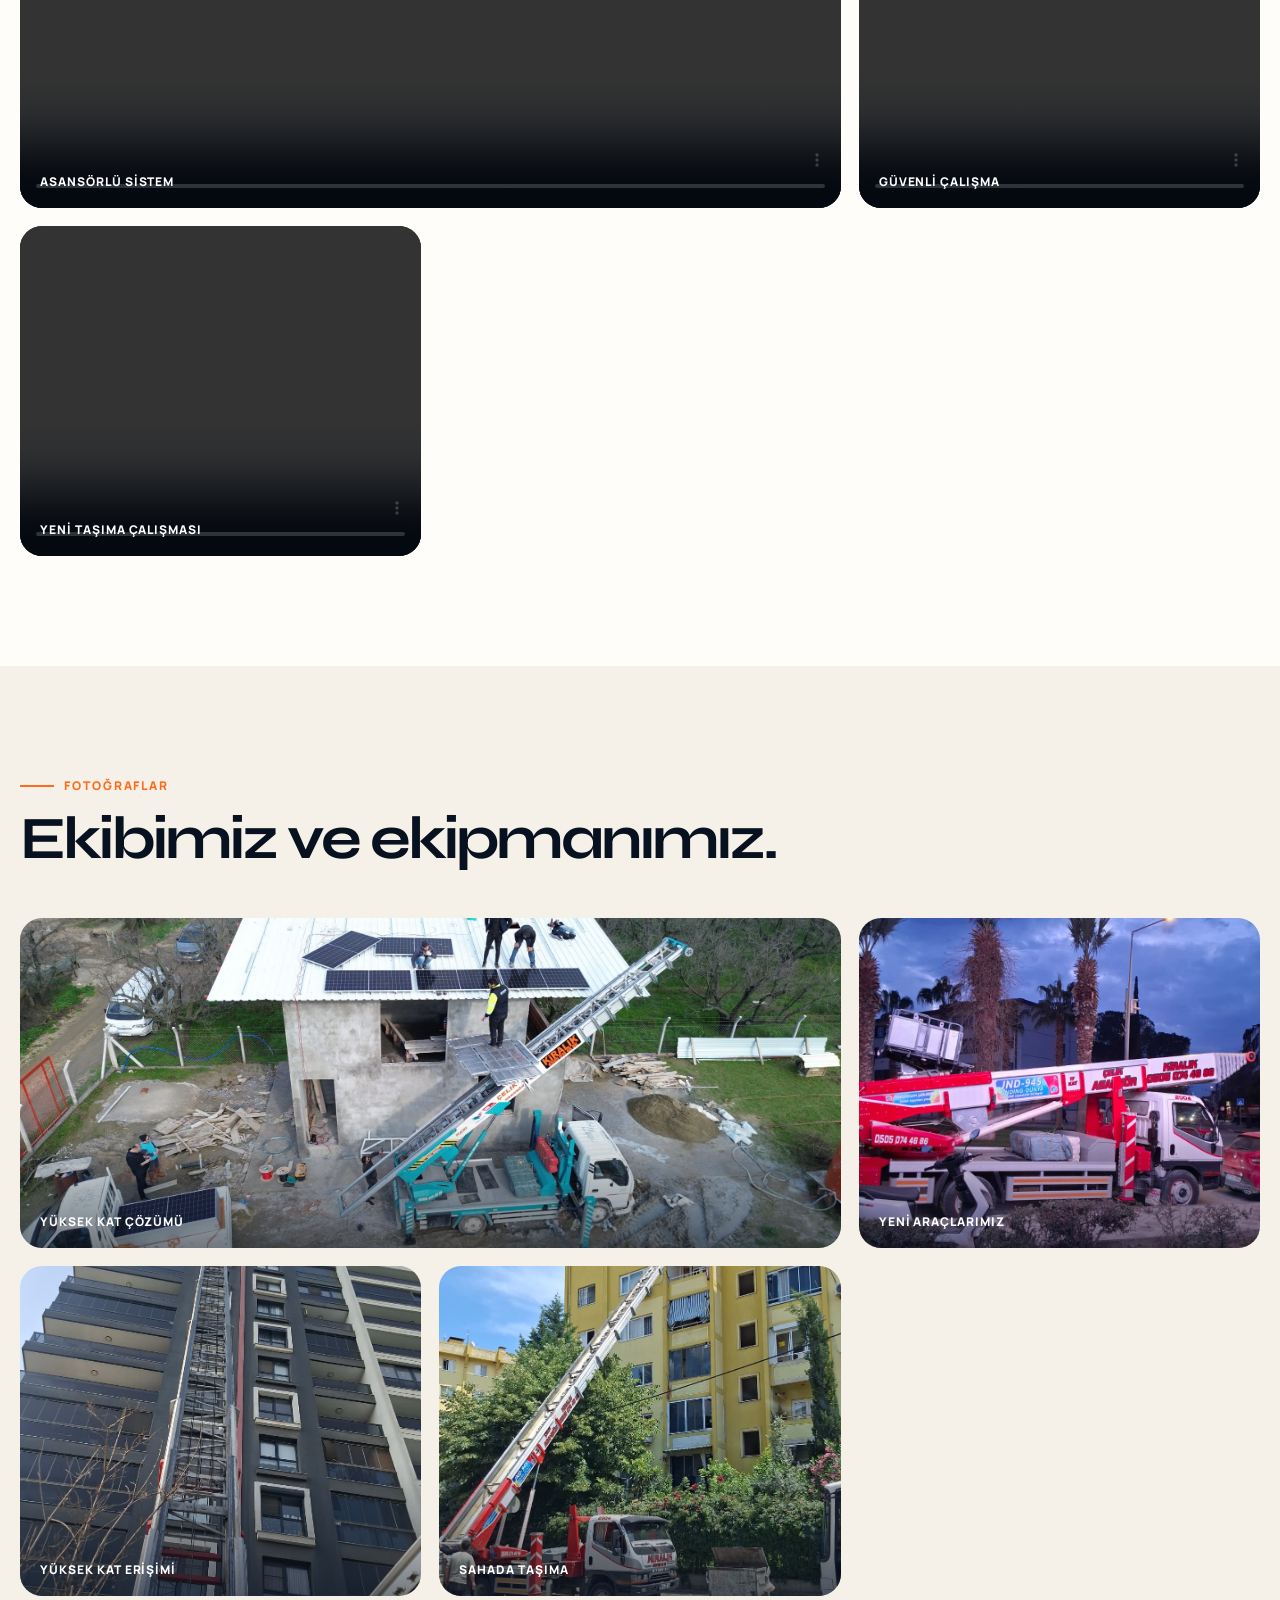
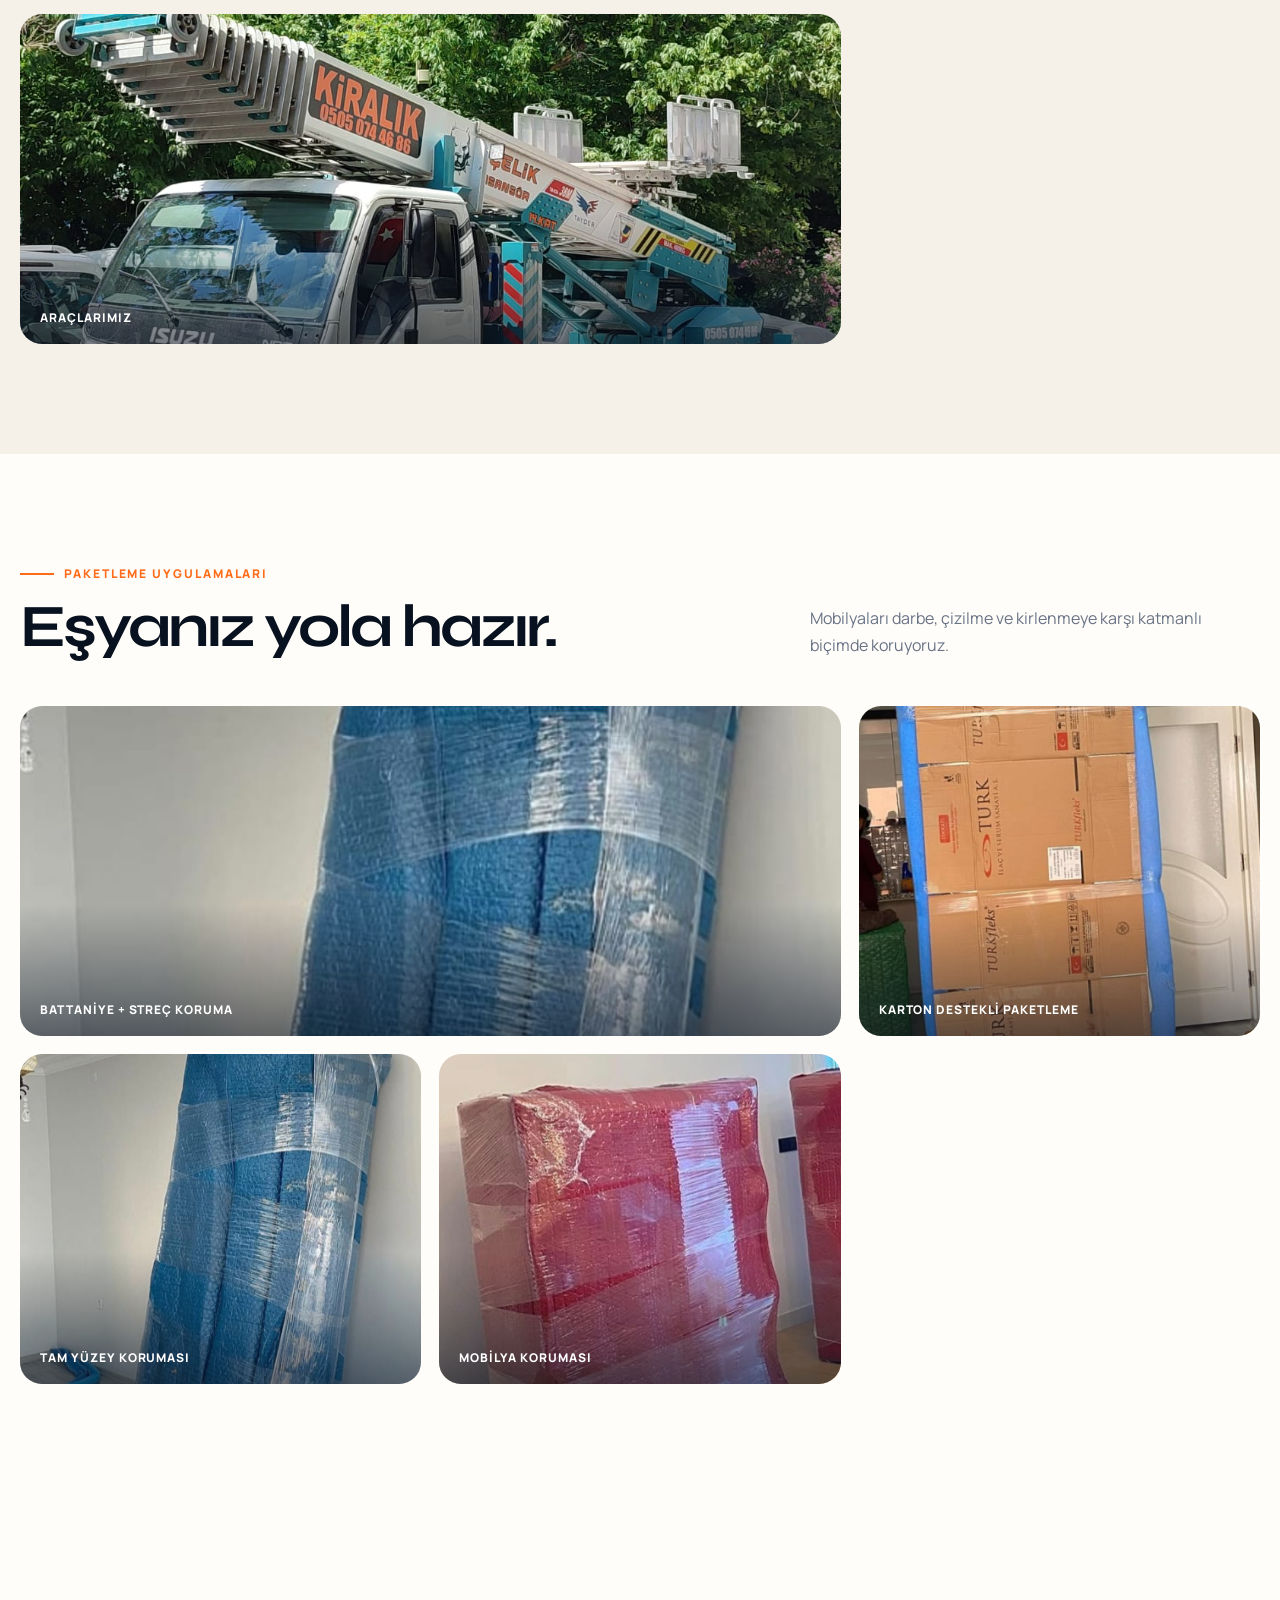
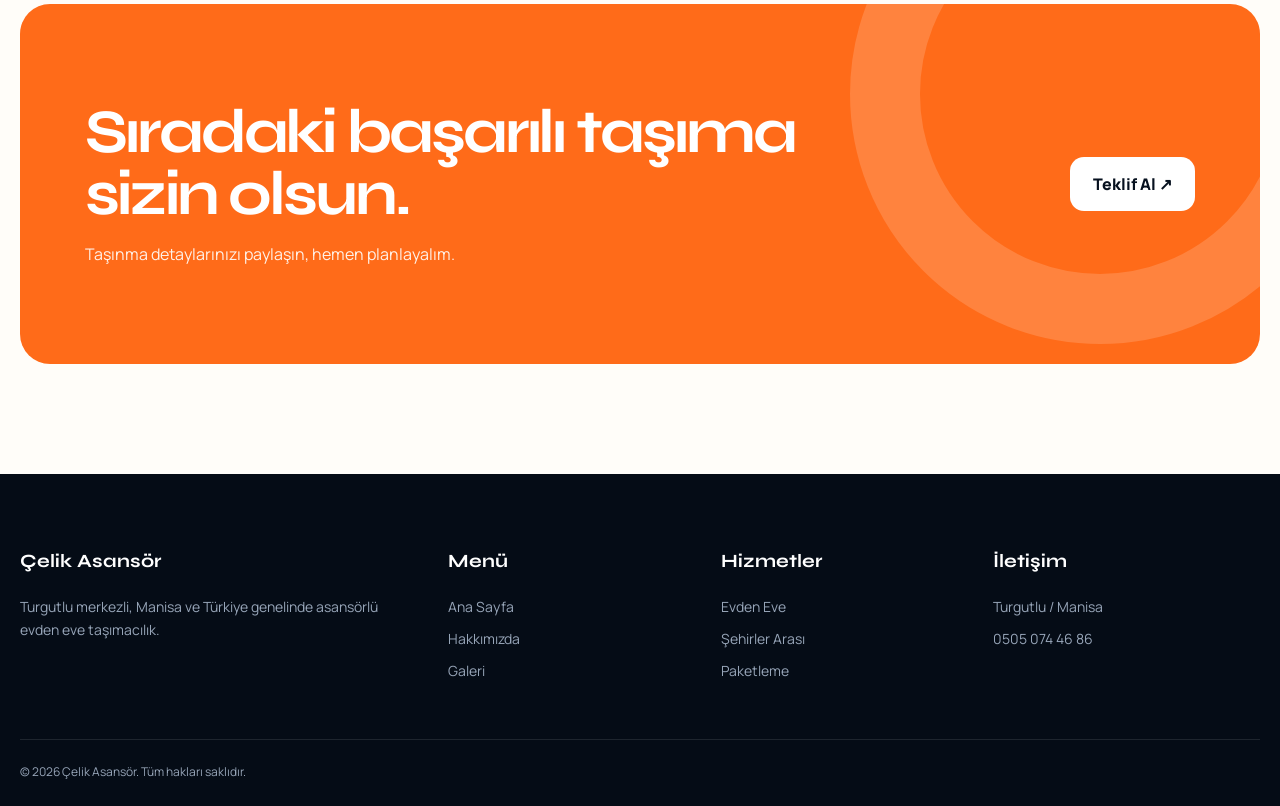
==== commit 7cd9fc30: "Yeni medya içeriklerini ekle ve görsel tekrarlarını azalt" ====
--- a/galeri.html
+++ b/galeri.html
@@ -14,15 +14,16 @@
     <section class="section"><div class="container">
       <div class="section-head reveal"><div><div class="eyebrow">Video galeri</div><h2>Hareket halindeyiz.</h2></div><p>Videoyu oynatmak için görüntünün üzerine dokunabilirsiniz.</p></div>
       <div class="gallery-grid">
-        <div class="gallery-item reveal"><video controls preload="metadata" poster="assets/img/drone.jpeg"><source src="assets/video/araclar.mp4" type="video/mp4"></video><span class="gallery-label">Araçlarımız</span></div>
-        <div class="gallery-item reveal"><video controls preload="metadata" poster="assets/img/WhatsApp Image 2026-06-20 at 16.04.08.jpeg"><source src="assets/video/tasima.mp4" type="video/mp4"></video><span class="gallery-label">Taşıma anı</span></div>
-        <div class="gallery-item reveal"><video controls preload="metadata" poster="assets/img/drone.jpeg"><source src="assets/video/nakliyat.mp4" type="video/mp4"></video><span class="gallery-label">Saha çalışması</span></div>
-        <div class="gallery-item reveal"><video controls preload="metadata" poster="assets/img/WhatsApp Image 2026-06-20 at 16.00.50.jpeg"><source src="assets/video/araclar3.mp4" type="video/mp4"></video><span class="gallery-label">Araç filosu</span></div>
-        <div class="gallery-item reveal"><video controls preload="metadata" poster="assets/img/drone.jpeg"><source src="assets/video/tasima6.mp4" type="video/mp4"></video><span class="gallery-label">Asansörlü sistem</span></div>
-        <div class="gallery-item reveal"><video controls preload="metadata" poster="assets/img/drone.jpeg"><source src="assets/video/tasima8.mp4" type="video/mp4"></video><span class="gallery-label">Güvenli çalışma</span></div>
+        <div class="gallery-item reveal"><video controls preload="metadata"><source src="assets/video/araclar.mp4" type="video/mp4"></video><span class="gallery-label">Araçlarımız</span></div>
+        <div class="gallery-item reveal"><video controls preload="metadata"><source src="assets/video/tasima.mp4" type="video/mp4"></video><span class="gallery-label">Taşıma anı</span></div>
+        <div class="gallery-item reveal"><video controls preload="metadata"><source src="assets/video/nakliyat.mp4" type="video/mp4"></video><span class="gallery-label">Saha çalışması</span></div>
+        <div class="gallery-item reveal"><video controls preload="metadata"><source src="assets/video/araclar3.mp4" type="video/mp4"></video><span class="gallery-label">Araç filosu</span></div>
+        <div class="gallery-item reveal"><video controls preload="metadata"><source src="assets/video/tasima6.mp4" type="video/mp4"></video><span class="gallery-label">Asansörlü sistem</span></div>
+        <div class="gallery-item reveal"><video controls preload="metadata"><source src="assets/video/tasima8.mp4" type="video/mp4"></video><span class="gallery-label">Güvenli çalışma</span></div>
+        <div class="gallery-item reveal"><video controls preload="metadata"><source src="assets/img/nakliyat9.mp4" type="video/mp4"></video><span class="gallery-label">Yeni taşıma çalışması</span></div>
       </div>
     </div></section>
-    <section class="section section-soft"><div class="container"><div class="section-head reveal"><div><div class="eyebrow">Fotoğraflar</div><h2>Ekibimiz ve ekipmanımız.</h2></div></div><div class="gallery-grid"><div class="gallery-item reveal"><img src="assets/img/drone.jpeg" alt="Drone ile saha görüntüsü"><span class="gallery-label">Yüksek kat çözümü</span></div><div class="gallery-item reveal"><img src="assets/img/WhatsApp Image 2026-06-20 at 16.00.50.jpeg" alt="Taşıma aracı"><span class="gallery-label">Taşıma sistemi</span></div><div class="gallery-item reveal"><img src="assets/img/WhatsApp Image 2026-06-20 at 16.04.08.jpeg" alt="Asansörlü araç"><span class="gallery-label">Araçlarımız</span></div></div></div></section>
+    <section class="section section-soft"><div class="container"><div class="section-head reveal"><div><div class="eyebrow">Fotoğraflar</div><h2>Ekibimiz ve ekipmanımız.</h2></div></div><div class="gallery-grid"><div class="gallery-item reveal"><img src="assets/img/drone.jpeg" alt="Drone ile saha görüntüsü"><span class="gallery-label">Yüksek kat çözümü</span></div><div class="gallery-item reveal"><img src="assets/img/arac.jpeg" alt="Çelik Asansör aracı"><span class="gallery-label">Yeni araçlarımız</span></div><div class="gallery-item reveal"><img src="assets/img/yuksekKaterisim.jpeg" alt="Çok yüksek kata erişim çalışması"><span class="gallery-label">Yüksek kat erişimi</span></div><div class="gallery-item reveal"><img src="assets/img/nakliyat9.jpeg" alt="Aktif asansörlü taşıma çalışması"><span class="gallery-label">Sahada taşıma</span></div><div class="gallery-item reveal"><img src="assets/img/WhatsApp Image 2026-06-20 at 16.04.08.jpeg" alt="Asansörlü araç"><span class="gallery-label">Araçlarımız</span></div></div></div></section>
     <section class="section"><div class="container"><div class="section-head reveal"><div><div class="eyebrow">Paketleme uygulamaları</div><h2>Eşyanız yola hazır.</h2></div><p>Mobilyaları darbe, çizilme ve kirlenmeye karşı katmanlı biçimde koruyoruz.</p></div><div class="gallery-grid"><div class="gallery-item reveal"><img src="assets/img/paketleme1.jpeg" alt="Koruyucu battaniye ve streçle paketlenmiş dolap"><span class="gallery-label">Battaniye + streç koruma</span></div><div class="gallery-item reveal"><img src="assets/img/paketleme2.jpeg" alt="Karton ve battaniye ile paketlenmiş mobilya"><span class="gallery-label">Karton destekli paketleme</span></div><div class="gallery-item reveal"><img src="assets/img/paketleme3.jpeg" alt="Taşınmaya hazır paketlenmiş dolap"><span class="gallery-label">Tam yüzey koruması</span></div><div class="gallery-item reveal"><img src="assets/img/paketleme4.jpeg" alt="Kırmızı battaniyeyle paketlenmiş mobilyalar"><span class="gallery-label">Mobilya koruması</span></div></div></div></section>
     <section class="section"><div class="container cta reveal"><div><h2>Sıradaki başarılı taşıma sizin olsun.</h2><p>Taşınma detaylarınızı paylaşın, hemen planlayalım.</p></div><a href="iletisim.html" class="btn">Teklif Al ↗</a></div></section>
   </main>
--- a/assets/css/style.css
+++ b/assets/css/style.css
@@ -427,6 +427,13 @@
 .media-side{height:260px}
 .media-column{display:grid;gap:20px}
 .media-showcase img,.media-showcase video{width:100%;height:100%;object-fit:cover}
+.media-showcase video.portrait-video{object-fit:contain;background:var(--ink)}
+.media-large.portrait-media{
+  width:min(100%,410px);
+  height:620px;
+  justify-self:center;
+}
+.media-side.portrait-media{height:360px}
 .media-caption{
   position:absolute;left:22px;right:22px;bottom:20px;
   display:flex;align-items:center;justify-content:space-between;
@@ -487,6 +494,15 @@
 .gallery-item{position:relative;height:330px;overflow:hidden;border-radius:22px;background:var(--ink)}
 .gallery-item:nth-child(1),.gallery-item:nth-child(5){grid-column:span 2}
 .gallery-item video,.gallery-item img{width:100%;height:100%;object-fit:cover}
+.gallery-item.portrait-media{
+  width:100%;
+  max-width:390px;
+  height:auto;
+  aspect-ratio:9/16;
+  justify-self:center;
+  grid-column:span 1!important;
+}
+.gallery-item video.portrait-video{object-fit:contain;background:var(--ink)}
 .gallery-item::after{content:"";position:absolute;inset:0;pointer-events:none;background:linear-gradient(180deg,transparent 60%,rgba(7,17,31,.56))}
 .gallery-label{position:absolute;z-index:2;left:20px;bottom:16px;color:#fff;font-size:12px;font-weight:800;text-transform:uppercase;letter-spacing:.08em}
 
@@ -590,6 +606,8 @@
   .process-card{border-left:0;border-top:1px solid rgba(255,255,255,.14)}
   .process-card:first-child{border-top:0}
   .media-large{height:420px}
+  .media-large.portrait-media{height:auto;aspect-ratio:9/16}
+  .media-side.portrait-media{height:auto;aspect-ratio:9/16}
   .media-column{grid-template-columns:1fr}
   .cta{min-height:440px;padding:35px;align-items:flex-start;justify-content:center;flex-direction:column}
   .cta h2{font-size:42px}
